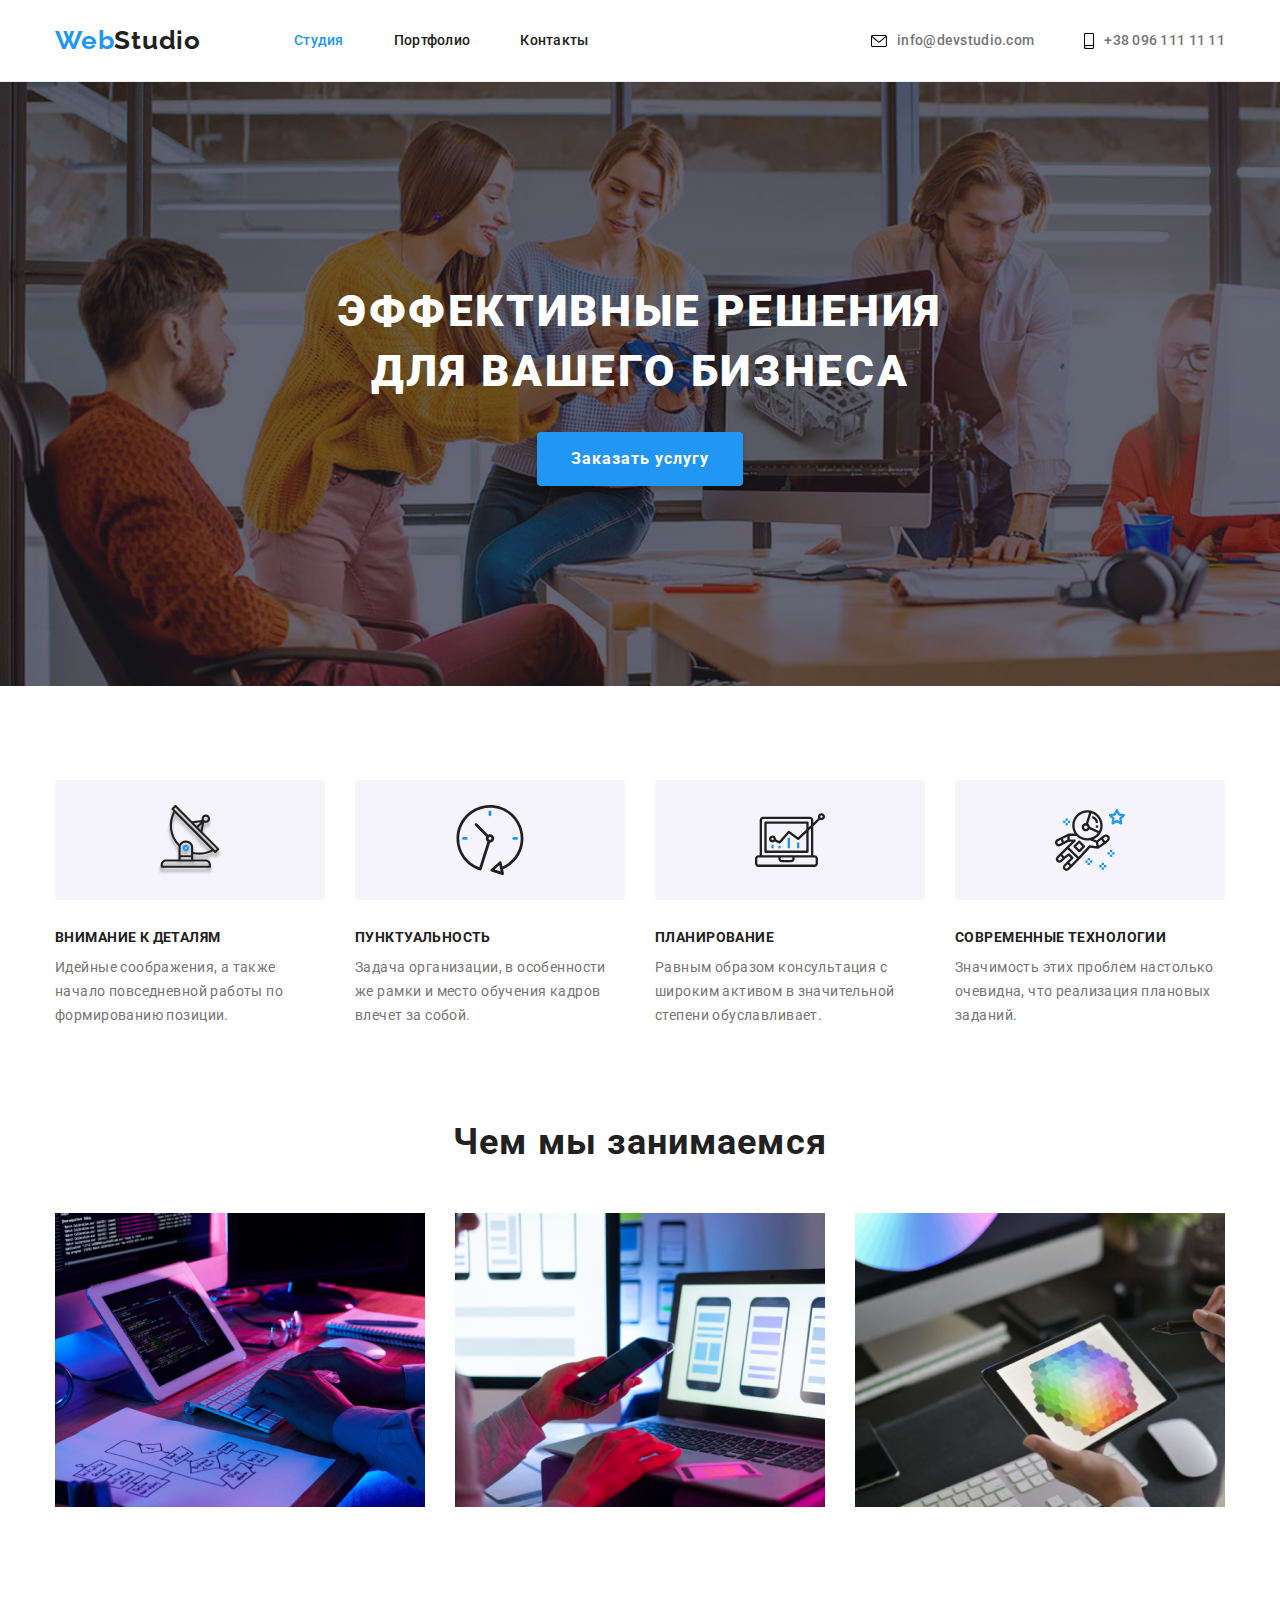
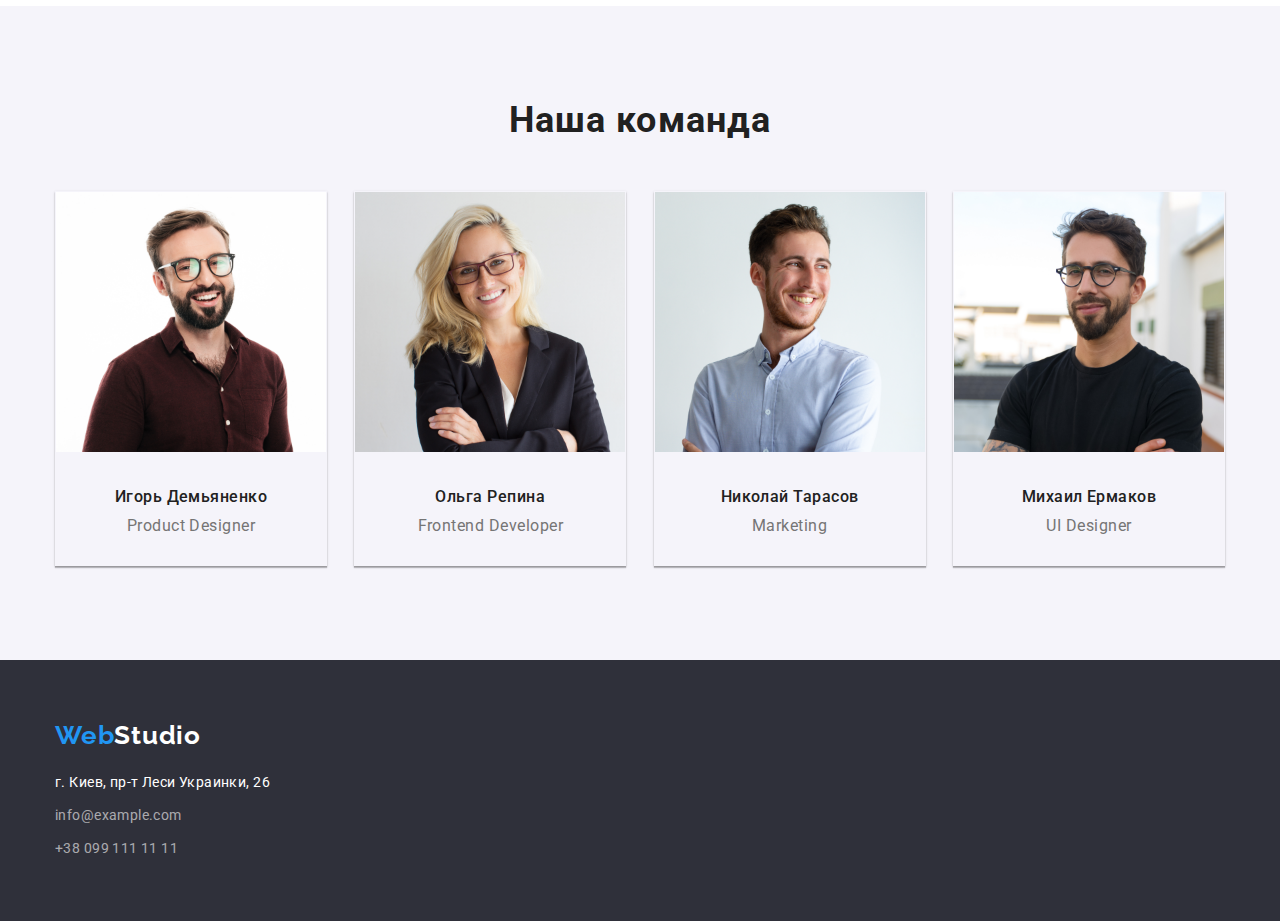
==== index.html @ 0f7753a3 "добавлені декоративні елементи" ====
<!DOCTYPE html>
<html lang="ru">
<head>
    <meta charset="UTF-8">
    <meta name="viewport" content="width=device-width, initial-scale=1.0">
    <title>Document</title>
    <link href="https://fonts.googleapis.com/css2?family=Raleway:wght@700&family=Roboto:wght@400;500;700;900&display=swap"
        rel="stylesheet">
    <link rel="stylesheet" 
    href="https://cdnjs.cloudflare.com/ajax/libs/modern-normalize/1.0.0/modern-normalize.min.css">
    <link rel="stylesheet" href="./css/style.css">
</head>
<body class="page">
    <!--Шапка cайту-->
     <header class="box">
         <div class="header wraper">
             <nav class="box-navi">
                 <a href="./index.html" lang="en" class="logo-link">
                Web<span class="logo-link-studio">Studio</span>
                 </a>
                 <ul class="navi-items list">
                     <li class="menu-item">
                         <a href="" class="navi title curent">Студия</a>
                     </li>
                     <li class="menu-item">
                         <a href="./portfolio.html" class="navi title">Портфолио</a>
                     </li>
                     <li class="menu-item">
                         <a href="" class="navi title">Контакты</a>
                     </li>
                 </ul>
             </nav>
             <address class="navi-address">
                 <a href="mailto:info@devstudio.com" class="link-navi-address">
                    <svg class="img-address">
                        <use href="./img/sprite.svg#icon-envelope-hover"></use>
                    </svg>
                    info@devstudio.com</a>
                 <a href="tel:+380961111111" class="link-navi-address">
                    <svg class="img-address-tell">
                        <use href="./img/sprite.svg#icon-smartphone"></use>
                    </svg>
                    +38 096 111 11 11</a>
             </address>
         </div>
     </header>

     <main>
     <!--Ефективные ришения для бизнеса-->
         <section class="hero-section">
        <div class="hero-box">
             <h1 class="hero-title">Эффективные решения для вашего бизнеса</h1>
             <div class="button-box">
                 <button type="button" class="button">Заказать услугу</button>
             </div>
        </div>
         </section>
     <!--Нашы приоритеты-->
         <section class="priority-section">
        <div class="priority wraper priority-container">
             <h2 class="priority title" hidden>Нашы приоритеты</h2>
             <ul class="priority-list list">
                 <li class="priority-boxes priority-img">
                     <h3 class="priority-name title">Внимание к деталям</h3>
                     <p class="article">Идейные соображения, а также начало повседневной работы по формированию позиции.</p>
                 </li>
                 <li class="priority-boxes clock-priority-img">
                     <h3 class="priority-name title">Пунктуальность</h3>
                      <p class="article">Задача организации, в особенности же рамки и место обучения кадров влечет за собой.</p>
                 </li>
                 <li class="priority-boxes diagram-priority-img">
                     <h3 class="priority-name title">Планирование</h3>
                     <p class="article">Равным образом консультация с широким активом в значительной степени обуславливает.</p>
                 </li>
                 <li class="priority-boxes astronaut-priority-img">
                     <h3 class="priority-name title">Современные технологии</h3>
                     <p class="article">Значимость этих проблем настолько очевидна, что реализация плановых заданий.</p>
                 </li>
             </ul>
        </div>
         </section>
         <!--Чем мы занимаемся-->
         <section class="what-we-do-section">
            <div class="what-we-do wraper">
                <h2 class="what-we-do title">Чем мы занимаемся</h2>
             <ul class="what-we-do-list list">
                 <li class="what-we-do-img">
                     <img src="./img/img.png" alt="ввод текста на планшет" width="370px" height="294px">
                 </li>
                 <li class="what-we-do-img">
                     <img src="./img/img(2).png" alt="ноутбук" width="370px" height="294px">
                 </li>
                 <li class="what-we-do-img">
                     <img src="./img/img(1).png" alt="планшет" width="370px" height="294px">
                 </li>
             </ul>
            </div>
         </section>
         <!--Команда-->
         <section class="comand-section">
              <div class="comand wraper">
             <h2 class="comand-title title">Наша команда</h2>
             <ul class="comand-list list">
                 <li class="card">
                     <img src="./img/img3.png" alt="Фото" class="img-comand" width="270">
                     <h3 class="comand-name title">Игорь Демьяненко</h3>
                     <p class="profession">Product Designer</p>
                 </li>
                 <li class="card">
                     <img src="./img/img4.png" alt="Фото" class="img-comand" width="270">
                     <h3 class="comand-name title">Ольга Репина</h3>
                     <p class="profession">Frontend Developer</p>
                 </li>
                 <li class="card">
                     <img src="./img/img5.png" alt="Фото" class="img-comand" width="270">
                     <h3 class="comand-name title">Николай Тарасов</h3>
                     <p class="profession">Marketing</p>
                 </li>
                 <li class="card">
                     <img src="./img/img6.png" alt="Фото" class="img-comand" width="270">
                     <h3 class="comand-name title">Михаил Ермаков</h3>
                     <p class="profession">UI Designer</p>
                 </li>
             </ul>
            </div>
         </section>
    </main>

    <!--Подвал-->
     <footer class="footer-section">
         <div class="footer-container wraper">
             <a href="./index.html" lang="en" class="logo-link">
            Web<span class="logo-studio-footer">Studio</span>
             </a>
             <address class="box-address">
                     <p class="contacts">г. Киев, пр-т Леси Украинки, 26</p>
                     <a href="mailto:info@example.com" class="footer-link contacts">info@example.com</a>
                     <a href="tell:+380991111111" class="footer-link contacts">+38 099 111 11 11</a>
             </address>
         </div>
     </footer>

</body>
</html>
---- css/style.css ----
:root {
  --primery-text-color: #757575;
  --title-text-color: #212121;
  --accent-color: #2196f3;
  --primery-font: roboto, sans-serif;
}

/*================body=======================*/

.page {
  color: var(--primery-text-color);
  font-family: var(--primery-font);
}

*,
*::before,
*::after {
  margin: 0;
  padding: 0;
}

.title {
  color: var(--title-text-color);
  text-decoration: none;
}

.list {
  list-style: none;
  text-decoration: none;
}

.wraper {
  width: 1200px;
  padding-left: 15px;
  padding-right: 15px;
  /*outline: 1px solid red;*/
  margin-left: auto;
  margin-right: auto;
}

.img {
  display: block;
}

/*======================   header   ==================================*/
.box {
  border-bottom: 1px solid #ececec;
}

.box-navi {
  display: flex;
  margin-right: auto;
}

.header {
  display: flex;
}

.logo-link {
  color: var(--accent-color);
  font-size: 26px;
  line-height: 1.2;
  letter-spacing: 0.03em;
  font-weight: 700;
  text-decoration: none;
  font-family: Raleway, sans-serif;
}

.box-navi .logo-link {
  padding-top: 25px;
  padding-bottom: 25px;
}

.logo-link-studio {
  color: var(--title-text-color);
}

.navi-items {
  display: flex;
  align-items: center;
  margin-left: 93px;
}

.navi-items .navi {
  text-decoration: none;
  font-weight: 500;
  font-size: 14px;
  line-height: 1.14;
  letter-spacing: 0.02em;
}

.navi:hover,
.navi:focus {
  color: var(--accent-color);
}

.navi.curent {
  color: var(--accent-color);
}

.menu-item:nth-child(n + 2) {
  margin-left: 50px;
}

.navi-address {
  display: flex;
  align-items: center;
  /*padding-right: 15px;*/
}

.link-navi-address {
  color: var(--primery-text-color);
  font-weight: 500;
  font-size: 14px;
  line-height: 1.14;
  letter-spacing: 0.02em;
  font-style: normal;
  text-decoration: none;

  display: inline-flex;
  align-items: center;
}

.link-navi-address:first-child {
  margin-right: 50px;
}

.link-navi-address:hover,
.link-navi-address:focus {
  color: var(--accent-color);
}

.img-address {
  width: 16px;
  height: 12px;
  margin-right: 10px;
}

.img-address-tell {
  width: 10px;
  height: 16px;
  margin-right: 10px;
}

.img-address:hover,
.link-navi-address:hover {
  fill: var(--accent-color);
}

/*===========================   main   =============================*/

.hero-section {
  text-align: center;
  padding-top: 200px;
  padding-bottom: 200px;
  background-image: linear-gradient(
      rgba(47, 48, 58, 0.4),
      rgba(47, 48, 58, 0.4)
    ),
    url("../img/hero.jpg");
  background-repeat: no-repeat;
  background-size: cover;
}

.hero-title {
  color: #ffffff;
  font-weight: 900;
  font-size: 44px;
  line-height: 1.36;

  letter-spacing: 0.06em;
  text-transform: uppercase;
  width: 696px;

  margin-top: 0px;
  margin-bottom: 30px;
  margin-left: auto;
  margin-right: auto;
}

.button {
  color: #ffffff;
  background: #2196f3;
  border-color: transparent;
  font: var(--primery-font);
  font-weight: 700;
  font-size: 16px;
  line-height: 1.87;
  letter-spacing: 0.06em;

  padding: 10px 32px;
  border-radius: 4px;
  box-shadow: 0px 4px 4px rgba(0, 0, 0, 0.15);
  cursor: pointer;
  /*display: flex;
  align-items: center;
  text-align: center;*/
}

/*==================================   priority   ==============================*/
.priority-section {
  padding-bottom: 94px;
  padding-top: 94px;
  /*padding-left: 15px;
  padding-right: 15px;*/
}

.priority-list {
  margin-top: 0px;
  margin-left: 0px;

  display: flex;
  justify-content: space-between;
}

.priority-boxes {
  width: 270px;
}

.priority-boxes::before {
  content: "";
  display: block;
  width: 100%;
  height: 120px;
  border-radius: 4px;
  background: #f5f4fa;
  margin-bottom: 30px;

  background-repeat: no-repeat;
  background-position: center;
  background-size: 70px 70px;
}

.priority-img::before {
  background-image: url("../img/logo/antenna.svg");
}

.clock-priority-img::before {
  background-image: url("../img/logo/clock.svg");
}

.diagram-priority-img::before {
  background-image: url("../img/logo/diagram.svg");
}

.astronaut-priority-img::before {
  background-image: url("../img/logo/astronaut.svg");
}

.priority-name {
  font-weight: 700;
  font-size: 14px;
  line-height: 1.14;
  letter-spacing: 0.03em;
  text-transform: uppercase;

  margin-top: 0px;
  margin-bottom: 10px;
}

.article {
  font-weight: 400;
  font-size: 14px;
  line-height: 1.71;
  letter-spacing: 0.03em;

  margin: 0px;
}

/*===========================   what-we-do   ==========================*/
.what-we-do-section {
  padding-bottom: 94px;
}

.what-we-do .title {
  font-weight: 700;
  font-size: 36px;
  line-height: 1.16;
  text-align: center;
  letter-spacing: 0.03em;

  margin-top: 0px;
  margin-bottom: 50px;
  margin-left: auto;
  margin-right: auto;
  text-align: center;
}

.what-we-do-list {
  margin-left: 0;

  display: flex;
}

.what-we-do-img:not(:first-child) {
  margin-left: 30px;
}

/*=============================   comand   ===========================*/
.comand-section {
  background-color: #f5f4fa;
  padding-bottom: 94px;
  padding-top: 94px;
}

.comand-title {
  font-weight: 700;
  font-size: 36px;
  line-height: 1.16;
  text-align: center;
  letter-spacing: 0.03em;

  margin-bottom: 50px;
}

.comand-list {
  display: flex;
  justify-content: space-between;
}

.img-comand {
  margin-bottom: 30px;
}

.comand-name {
  font-weight: 500;
  font-size: 16px;
  line-height: 1.19;
  text-align: center;
  letter-spacing: 0.03em;

  margin-bottom: 10px;
}

.profession {
  font-weight: 400;
  font-size: 16px;
  line-height: 1.19;
  text-align: center;
  letter-spacing: 0.03em;

  margin-top: 0px;
  margin-bottom: 0px;
  padding-bottom: 30px;
}

.card {
  border: 1px solid transparent;
  box-shadow: 0px 1px 3px rgba(0, 0, 0, 0.12), 0px 1px 1px rgba(0, 0, 0, 0.14),
    0px 2px 1px rgba(0, 0, 0, 0.2);
}

/*.card:not(:first-child) {
  margin-left: 30px;
}*/
/*================================   footer   ============================*/
.footer-section {
  background-color: #2f303a;
  padding-bottom: 60px;
  padding-top: 60px;
}

.footer-container {
  padding-right: 15px;
  padding-left: 15px;
}

.footer-container .logo-link {
  display: block;
  margin-bottom: 20px;
}

.logo-studio-footer {
  color: #ffffff;
}

.box-address {
  color: #ffffff;
  font-weight: 400;
  font-size: 14px;
  line-height: 1.71;
  letter-spacing: 0.03em;
  font-style: normal;
}

.footer-link {
  color: rgba(255, 255, 255, 0.6);
  font-weight: 400;
  font-size: 14px;
  line-height: 1.71;
  letter-spacing: 0.03em;
  text-decoration: none;
  display: block;
}

.box-address .contacts:not(:last-child) {
  margin-bottom: 9px;
}

/*=================================      !!!   Portfolio  !!!   =================================*/
.section {
  padding-bottom: 94px;
  padding-top: 94px;
}
/*=============================   buttons   ============================*/

.wraper-portfolio {
  padding-right: 15px;
  padding-left: 15px;
}

.button-menu {
  margin-bottom: 50px;

  display: flex;
  justify-content: center;
}

.button-name {
  color: var(--title-text-color);
  background-color: #f5f4fa;
  font-weight: 500;
  font-size: 16px;
  line-height: 1.62;
  text-align: center;
  letter-spacing: 0.03em;
  font-family: var(--primery-font);
  border-color: transparent;
  border-radius: 4px;
  cursor: pointer;

  padding: 6px 22px;
}

.button-link:nth-child(n + 2) {
  margin-left: 8px;
}

.button-name:hover,
.button-name:focus {
  background-color: var(--accent-color);
  color: #ffffff;
}

/*======================   item-menu   =======================*/
.item-menu {
  display: flex;
  flex-wrap: wrap;
}

.work-sample {
  border: 1px solid #eeeeee;
  margin-right: 30px;
  margin-bottom: 30px;
  width: 370px;
}

.work-sample:nth-child(3n) {
  margin-right: 0;
}

.work-sample:nth-last-child(-n + 3) {
  margin-bottom: 0;
}

.work {
  font-weight: 700;
  font-size: 18px;
  line-height: 2;
  letter-spacing: 0.06em;
}

.paragraph {
  font-weight: 400;
  font-size: 16px;
  line-height: 1.87;
  letter-spacing: 0.03em;
  color: var(--primery-text-color);
}

.link {
  text-decoration: none;
}

.img-sample {
  margin-bottom: 0px;
}
.about-work {
  padding: 20px 24px;
}
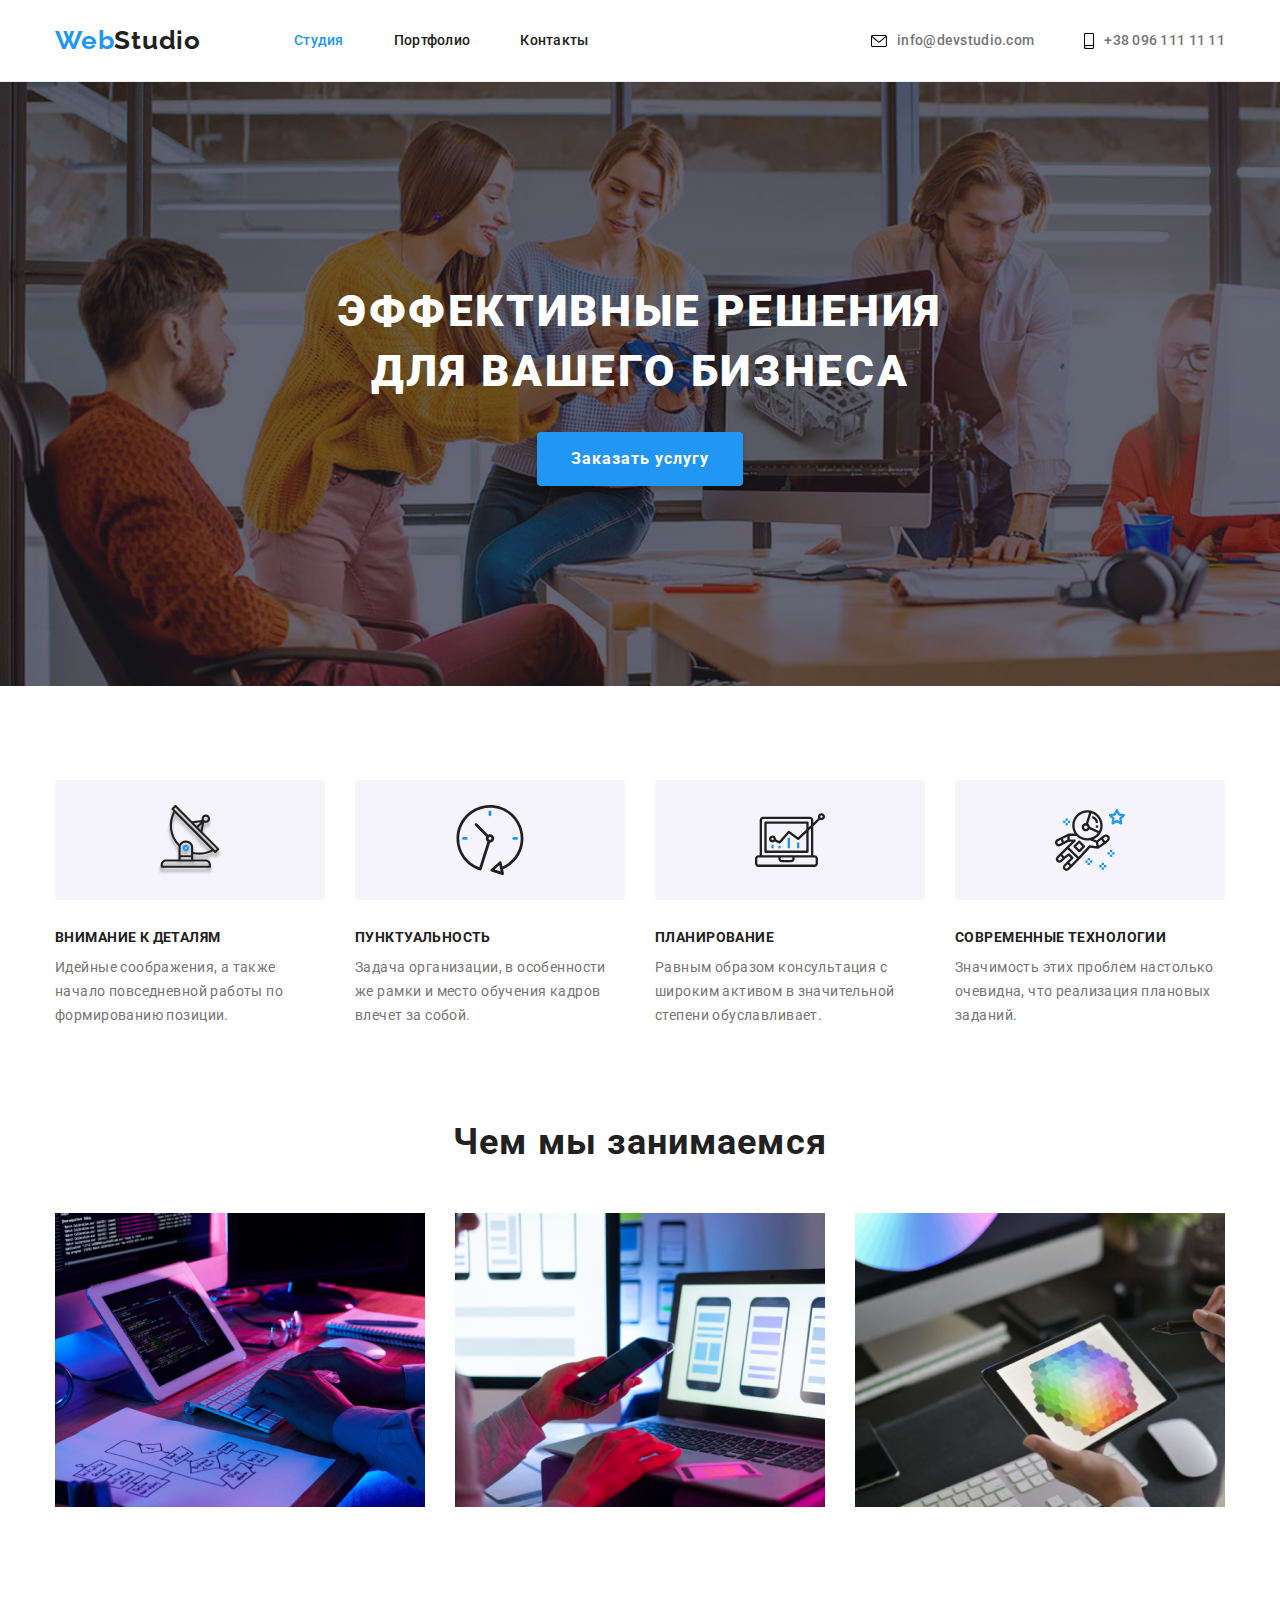
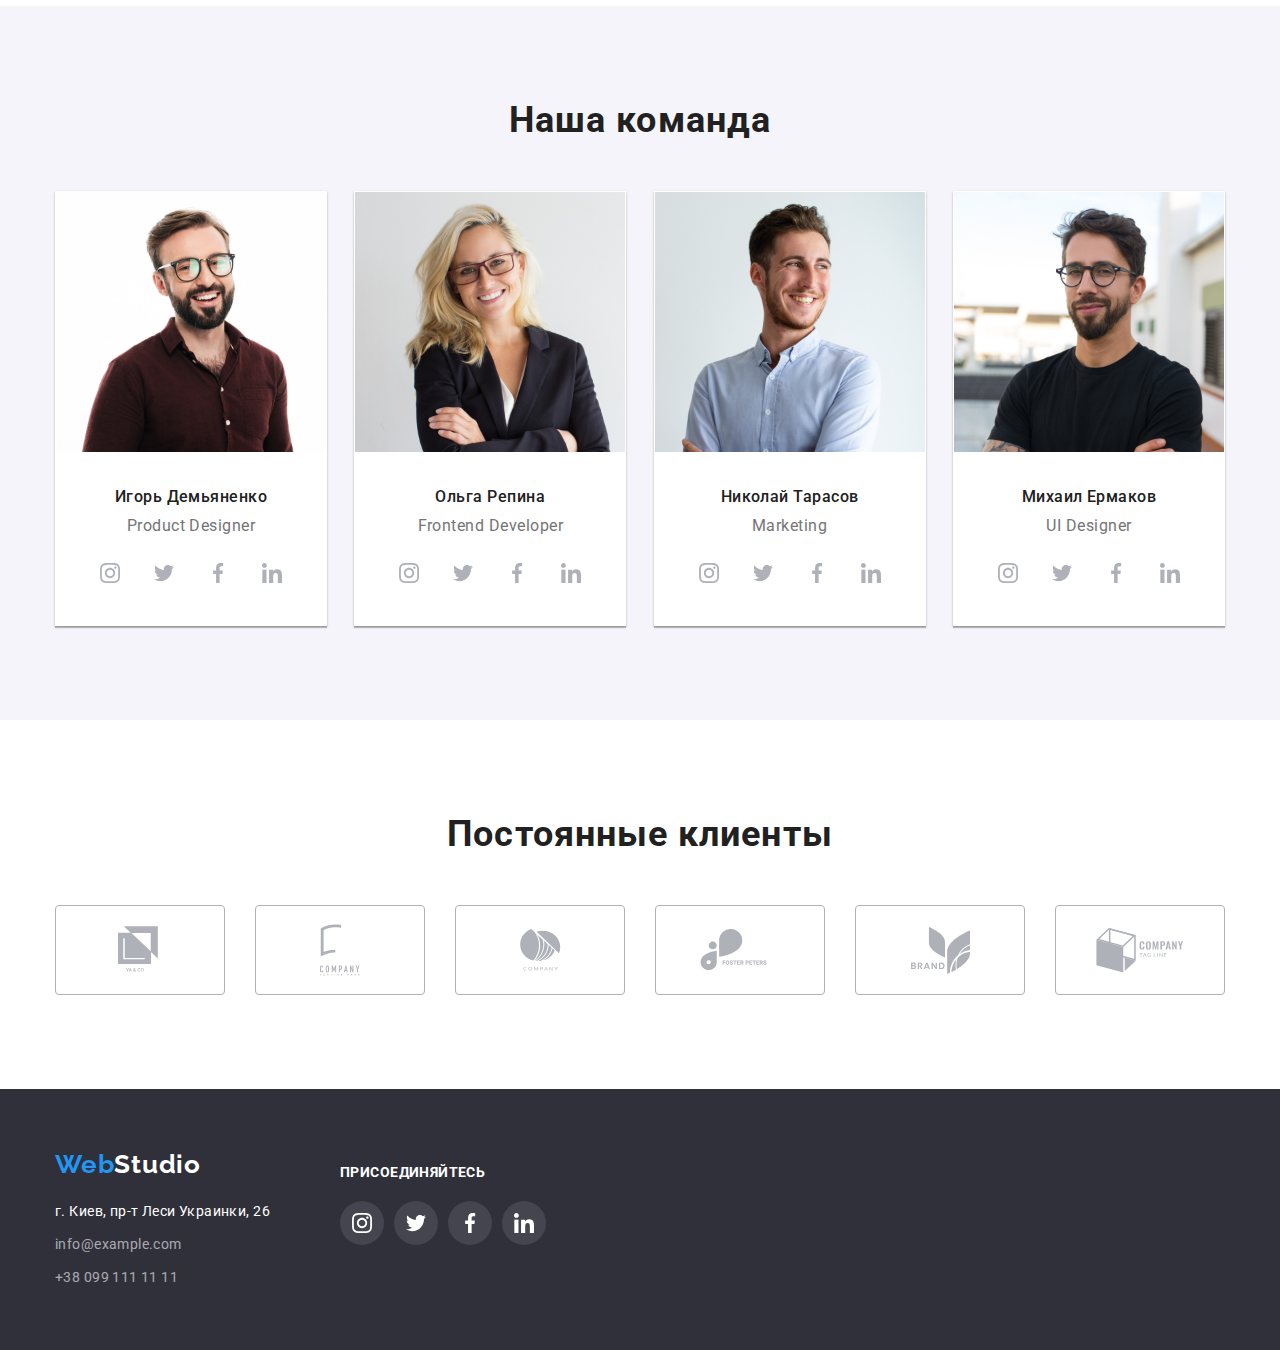
==== commit 78310155: "Site with sprite" ====
--- a/index.html
+++ b/index.html
@@ -105,30 +105,201 @@
                      <img src="./img/img3.png" alt="Фото" class="img-comand" width="270">
                      <h3 class="comand-name title">Игорь Демьяненко</h3>
                      <p class="profession">Product Designer</p>
+                      <ul class="social-item list">
+                         <li class="social-network-box">
+                             <a href="#" class="social-network">
+                                <svg class="instagram-img icon">
+                                    <use href="./img/sprite.svg#icon-instagram"></use>
+                                </svg>
+                             </a>
+                         </li>
+                         <li class="social-network-box">
+                             <a href="#" class="social-network">
+                                <svg class="twitter-img icon">
+                                    <use href="./img/sprite.svg#icon-twitter"></use>
+                                </svg>
+                             </a>
+                         </li>
+                         <li class="social-network-box">
+                             <a href="#" class="social-network">
+                                <svg class="facebook-img icon">
+                                    <use href="./img/sprite.svg#icon-facebook"></use>
+                                </svg>
+                             </a>
+                         </li>
+                         <li class="social-network-box">
+                             <a href="#" class="social-network">
+                                <svg class="likedin-img icon">
+                                    <use href="./img/sprite.svg#icon-linkedin"></use>
+                                </svg>
+                             </a>
+                         </li>
+                      </ul>
                  </li>
                  <li class="card">
                      <img src="./img/img4.png" alt="Фото" class="img-comand" width="270">
                      <h3 class="comand-name title">Ольга Репина</h3>
                      <p class="profession">Frontend Developer</p>
+                    <ul class="social-item list">
+                        <li class="social-network-box">
+                            <a href="#" class="social-network">
+                                <svg class="instagram-img icon">
+                                    <use href="./img/sprite.svg#icon-instagram"></use>
+                                </svg>
+                            </a>
+                        </li>
+                        <li class="social-network-box">
+                            <a href="#" class="social-network">
+                                <svg class="twitter-img icon">
+                                    <use href="./img/sprite.svg#icon-twitter"></use>
+                                </svg>
+                            </a>
+                        </li>
+                        <li class="social-network-box">
+                            <a href="#" class="social-network">
+                                <svg class="facebook-img icon">
+                                    <use href="./img/sprite.svg#icon-facebook"></use>
+                                </svg>
+                            </a>
+                        </li>
+                        <li class="social-network-box">
+                            <a href="#" class="social-network">
+                                <svg class="likedin-img icon">
+                                    <use href="./img/sprite.svg#icon-linkedin"></use>
+                                </svg>
+                            </a>
+                        </li>
+                    </ul>
                  </li>
                  <li class="card">
                      <img src="./img/img5.png" alt="Фото" class="img-comand" width="270">
                      <h3 class="comand-name title">Николай Тарасов</h3>
                      <p class="profession">Marketing</p>
+                    <ul class="social-item list">
+                        <li class="social-network-box">
+                            <a href="#" class="social-network">
+                                <svg class="instagram-img icon">
+                                    <use href="./img/sprite.svg#icon-instagram"></use>
+                                </svg>
+                            </a>
+                        </li>
+                        <li class="social-network-box">
+                            <a href="#" class="social-network">
+                                <svg class="twitter-img icon">
+                                    <use href="./img/sprite.svg#icon-twitter"></use>
+                                </svg>
+                            </a>
+                        </li>
+                        <li class="social-network-box">
+                            <a href="#" class="social-network">
+                                <svg class="facebook-img icon">
+                                    <use href="./img/sprite.svg#icon-facebook"></use>
+                                </svg>
+                            </a>
+                        </li>
+                        <li class="social-network-box">
+                            <a href="#" class="social-network">
+                                <svg class="likedin-img icon">
+                                    <use href="./img/sprite.svg#icon-linkedin"></use>
+                                </svg>
+                            </a>
+                        </li>
+                    </ul>
                  </li>
                  <li class="card">
                      <img src="./img/img6.png" alt="Фото" class="img-comand" width="270">
                      <h3 class="comand-name title">Михаил Ермаков</h3>
                      <p class="profession">UI Designer</p>
+                    <ul class="social-item list">
+                        <li class="social-network-box">
+                            <a href="#" class="social-network">
+                                <svg class="instagram-img icon">
+                                    <use href="./img/sprite.svg#icon-instagram"></use>
+                                </svg>
+                            </a>
+                        </li>
+                        <li class="social-network-box">
+                            <a href="#" class="social-network">
+                                <svg class="twitter-img icon">
+                                    <use href="./img/sprite.svg#icon-twitter"></use>
+                                </svg>
+                            </a>
+                        </li>
+                        <li class="social-network-box">
+                            <a href="#" class="social-network">
+                                <svg class="facebook-img icon">
+                                    <use href="./img/sprite.svg#icon-facebook"></use>
+                                </svg>
+                            </a>
+                        </li>
+                        <li class="social-network-box">
+                            <a href="#" class="social-network">
+                                <svg class="likedin-img icon">
+                                    <use href="./img/sprite.svg#icon-linkedin"></use>
+                                </svg>
+                            </a>
+                        </li>
+                    </ul>
                  </li>
              </ul>
             </div>
          </section>
+                    <!--Нашы клиенты-->
+            <section class="customer-section">
+                <div class="customer wraper">
+                <h2 class="customer-title title">Постоянные клиенты</h2>
+                <ul class="customer-list list">
+                     <li class="logo-box">
+                         <a href="" class="link-icon">
+                         <svg class="logo-icon">
+                            <use href="../img/sprite.svg#icon-logo1"></use>
+                         </svg>
+                         </a>
+                     </li>
+                     <li class="logo-box">
+                         <a href="" class="link-icon">                        
+                             <svg class="logo-icon second">
+                            <use href="../img/sprite.svg#icon-logo2"></use>
+                        </svg>
+                         </a>
+                     </li>
+                     <li class="logo-box">
+                         <a href="" class="link-icon">                        
+                             <svg class="logo-icon third">
+                            <use href="../img/sprite.svg#icon-logo3"></use>
+                        </svg>
+                         </a>
+                     </li>
+                     <li class="logo-box">
+                         <a href="" class="link-icon">                        
+                             <svg class="logo-icon fourth">
+                            <use href="../img/sprite.svg#icon-logo4"></use>
+                         </svg>
+                         </a>
+                    </li>
+                     <li class="logo-box">
+                         <a href="" class="link-icon">                        
+                             <svg class="logo-icon fifth">
+                            <use href="../img/sprite.svg#icon-logo5"></use>
+                        </svg>
+                         </a>
+                     </li>
+                     <li class="logo-box">
+                        <a href="" class="link-icon">                        
+                            <svg class="logo-icon sixth">
+                            <use href="../img/sprite.svg#icon-logo6"></use>
+                        </svg>
+                         </a>
+                    </li>
+                </ul>
+                </div>
+            </section>
     </main>
 
     <!--Подвал-->
      <footer class="footer-section">
          <div class="footer-container wraper">
+             <div class="footer-box">
              <a href="./index.html" lang="en" class="logo-link">
             Web<span class="logo-studio-footer">Studio</span>
              </a>
@@ -137,6 +308,40 @@
                      <a href="mailto:info@example.com" class="footer-link contacts">info@example.com</a>
                      <a href="tell:+380991111111" class="footer-link contacts">+38 099 111 11 11</a>
              </address>
+            </div>
+             <div class="footer-social-address">
+             <h2 class="footer-title title">присоединяйтесь</h2>
+            <ul class="social-item list">
+                <li class="social-network-box">
+                    <a href="#" class="social-network social-footer">
+                        <svg class="footer-icon icon">
+                            <use href="../img/sprite.svg#icon-instagram"></use>
+                        </svg>
+                    </a>
+                </li>
+                <li class="social-network-box">
+                    <a href="#" class="social-network social-footer">
+                        <svg class="footer-icon icon">
+                            <use href="../img/sprite.svg#icon-twitter"></use>
+                        </svg>
+                    </a>
+                </li>
+                <li class="social-network-box">
+                    <a href="#" class="social-network social-footer">
+                        <svg class="footer-icon icon">
+                            <use href="./img/sprite.svg#icon-facebook"></use>
+                        </svg>
+                    </a>
+                </li>
+                <li class="social-network-box">
+                    <a href="#" class="social-network social-footer">
+                        <svg class="footer-icon icon">
+                            <use href="./img/sprite.svg#icon-linkedin"></use>
+                        </svg>
+                    </a>
+                </li>
+            </ul>
+            </div>
          </div>
      </footer>
 
--- a/css/style.css
+++ b/css/style.css
@@ -341,18 +341,131 @@
 
   margin-top: 0px;
   margin-bottom: 0px;
-  padding-bottom: 30px;
+  padding-bottom: 16px;
 }
 
 .card {
   border: 1px solid transparent;
   box-shadow: 0px 1px 3px rgba(0, 0, 0, 0.12), 0px 1px 1px rgba(0, 0, 0, 0.14),
     0px 2px 1px rgba(0, 0, 0, 0.2);
-}
-
-/*.card:not(:first-child) {
-  margin-left: 30px;
-}*/
+  background-color: #ffffff;
+}
+
+.social-item {
+  display: flex;
+  justify-content: center;
+  align-items: center;
+
+  padding-bottom: 30px;
+}
+
+.social-network {
+  border-radius: 50%;
+  width: 44px;
+  height: 44px;
+  background-color: #ffffff;
+
+  display: flex;
+  justify-content: center;
+  align-items: center;
+}
+
+.social-network-box {
+  margin-right: 10px;
+}
+
+.social-network-box:last-child {
+  margin-right: 0px;
+}
+
+.social-network:hover
+.social-network:focus {
+  background-color: var(--accent-color);
+}
+
+.icon {
+  width: 20px;
+  height: 20px;
+  fill: #afb1b8;
+}
+
+.social-network:hover .icon
+.social-network:focus .icon {
+  fill: #ffffff;
+}
+
+/*============================== customer section ========================*/
+.customer-title {
+font-weight: 700;
+font-size: 36px;
+line height: 1.17;
+text-align: center;
+letter-spacing: 0.03em;
+
+margin-bottom: 50px;
+}
+
+.customer-section {
+  padding-top: 94px;
+  padding-bottom: 94px;
+}
+
+.customer-list {
+display: flex;
+justify-content: space-between;
+}
+
+.link-icon {
+width: 170px;
+height: 90px;
+border: 1px solid #AFB1B8;
+border-radius: 4px;
+display: flex;
+justify-content: center;
+align-items: center;
+}
+
+.link-icon:hover {
+  border-color:  var(--accent-color);
+}
+
+.link-icon:hover .logo-icon {
+  fill: var(--accent-color);
+}
+
+
+
+.logo-icon {
+ width: 44px;
+ height: 49px;
+ fill: #AFB1B8;
+}
+
+.second {
+ width: 40px;
+ height: 52px;
+}
+
+.third {
+ width: 41px;
+ height: 42px;
+}
+
+.fourth {
+ width: 80px;
+ height: 42px;
+}
+
+.fifth {
+ width: 59px;
+ height: 47px;
+}
+
+ .sixth {
+ width: 88px;
+ height: 45px;
+}
+
 /*================================   footer   ============================*/
 .footer-section {
   background-color: #2f303a;
@@ -396,6 +509,41 @@
 .box-address .contacts:not(:last-child) {
   margin-bottom: 9px;
 }
+
+.footer-title {
+  color: #ffffff;
+  font-weight: 700;
+  font-size: 14px;
+  line-height: 1.14;
+  letter-spacing: 0.03em;
+  text-transform: uppercase;
+  margin-bottom: 20px;
+}
+
+.social-footer {
+  background: rgba(255, 255, 255, 0.1);
+}
+
+.social-footer:hover {
+  background-color: var(--accent-color);
+}
+
+.footer-icon {
+  fill: #ffffff;
+}
+
+.footer-container {
+  display: flex;
+}
+
+.footer-social-address {
+  margin-left: 70px;
+  display: flex;
+  flex-direction: column;
+  justify-content: center;
+}
+
+
 
 /*=================================      !!!   Portfolio  !!!   =================================*/
 .section {
